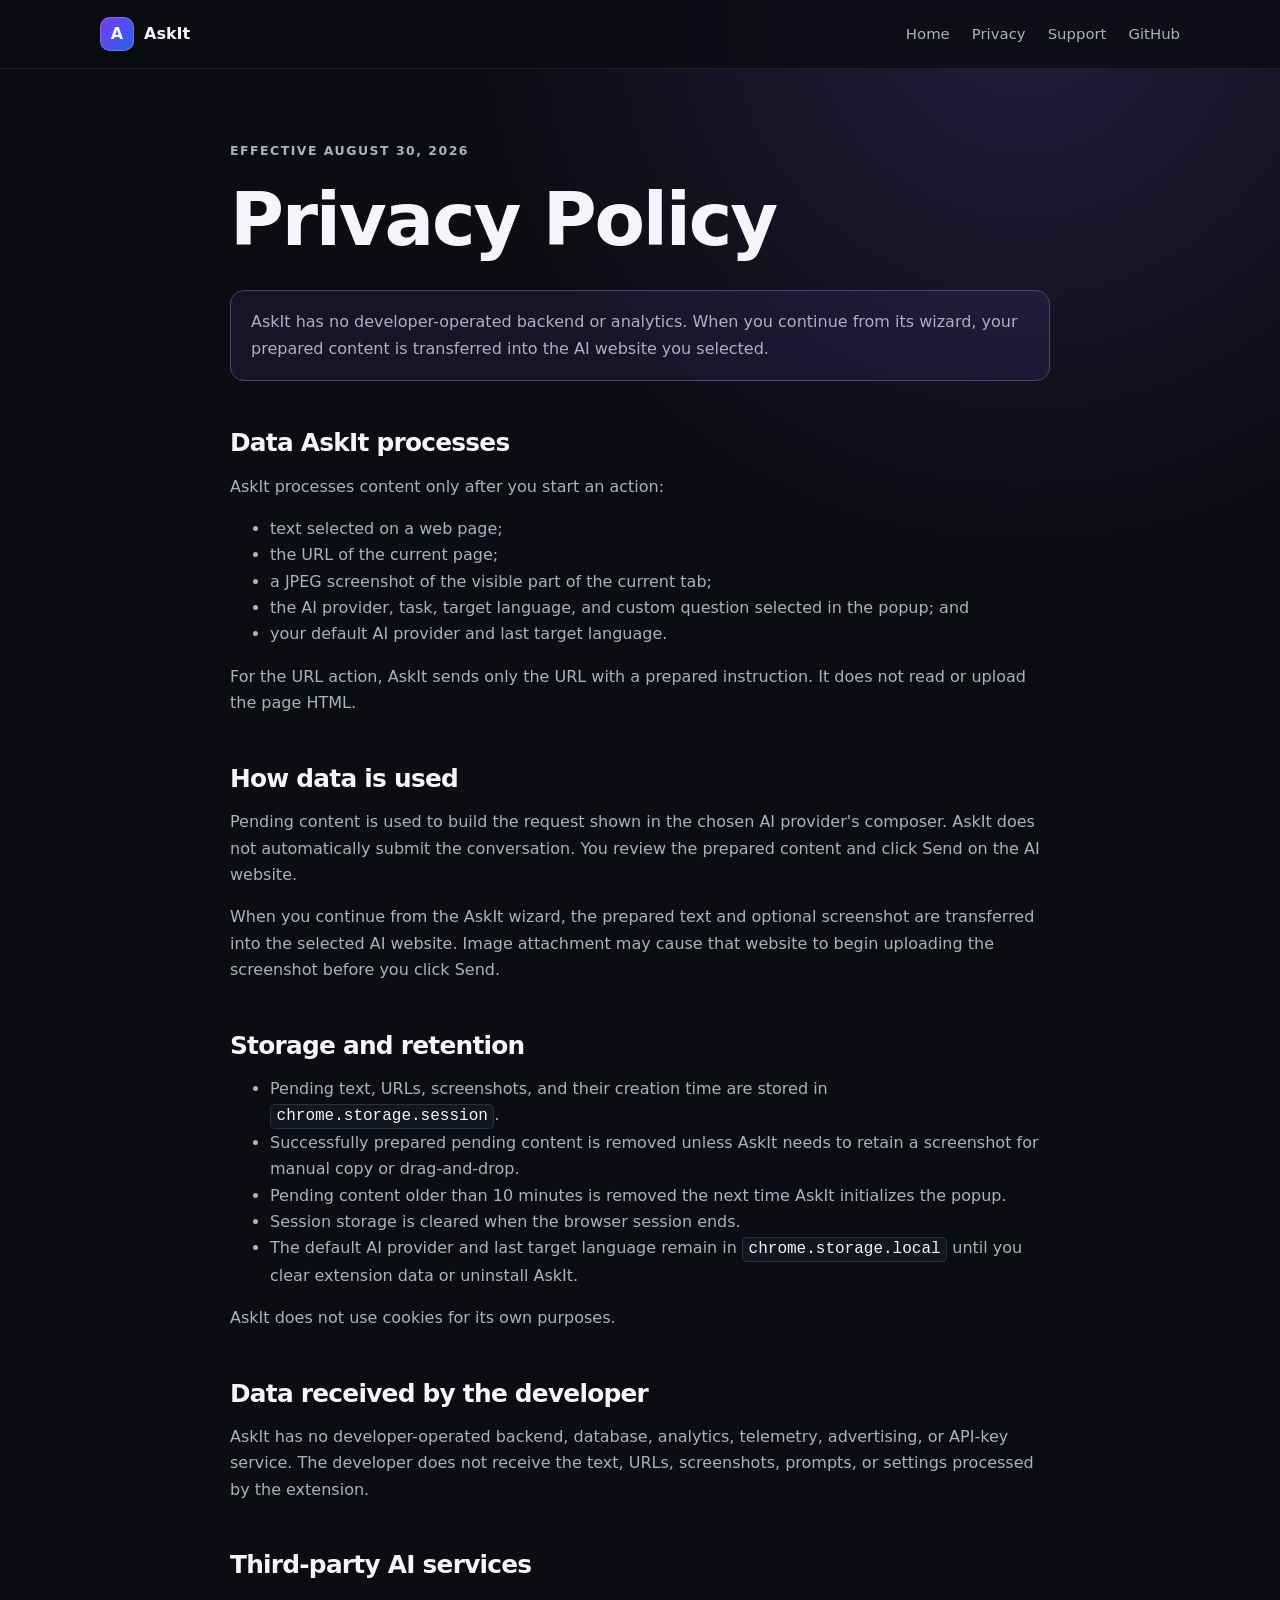
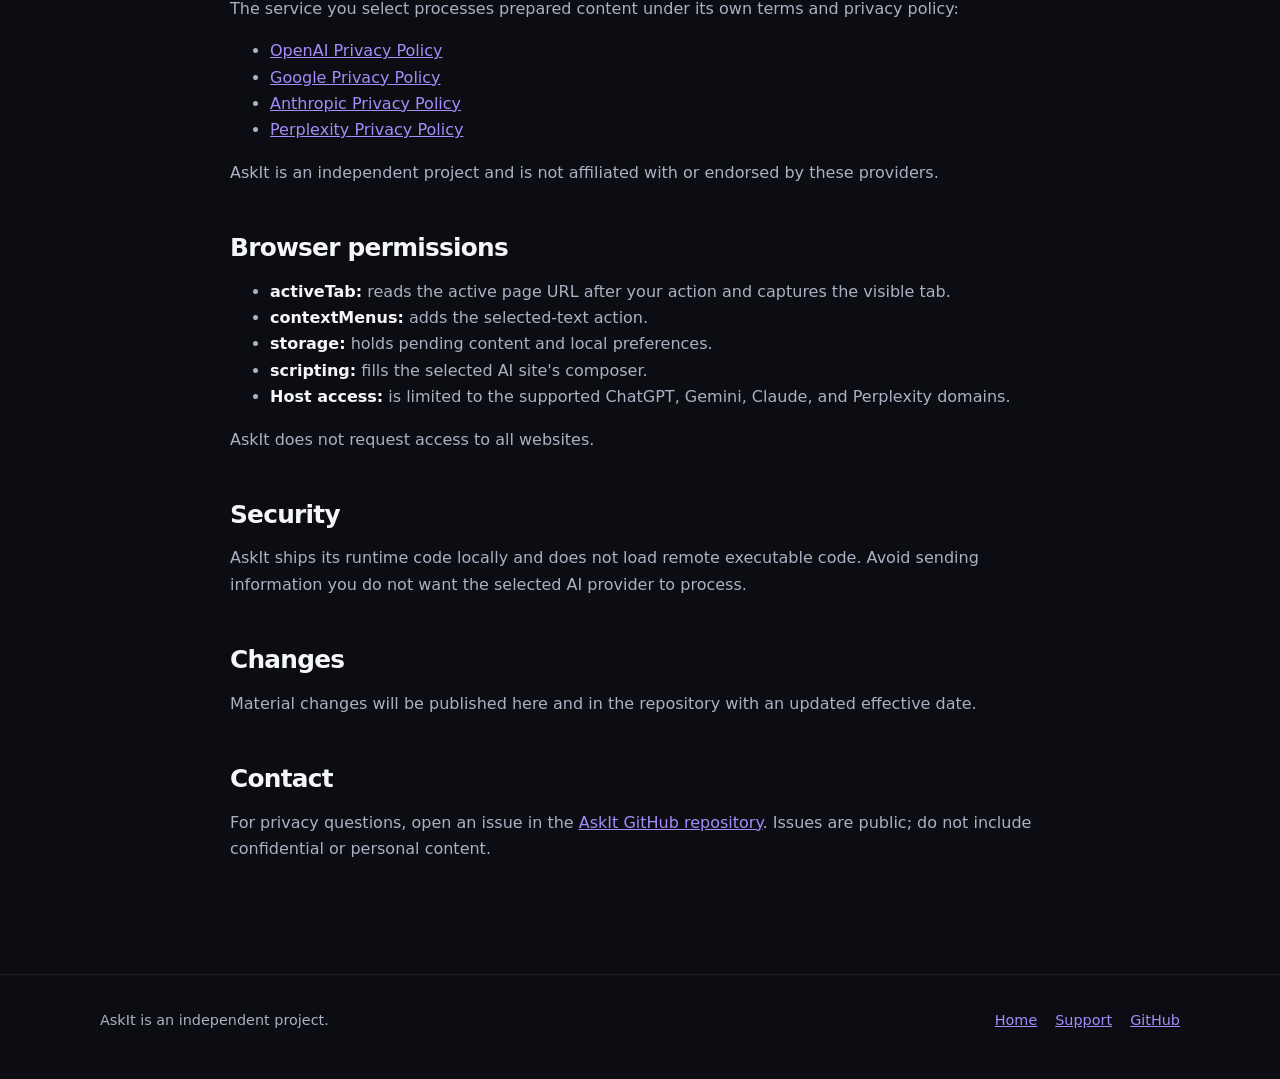
==== docs/privacy.html @ 1bb76b11 "Prepare AskIt for public release Add store-compliant privacy and support docs, a minimal Pages site," ====
<!doctype html>
<html lang="en">
  <head>
    <meta charset="UTF-8" />
    <meta name="viewport" content="width=device-width, initial-scale=1" />
    <meta name="description" content="AskIt Privacy Policy" />
    <meta name="theme-color" content="#0b0d12" />
    <title>Privacy Policy — AskIt</title>
    <link rel="stylesheet" href="styles.css" />
  </head>
  <body>
    <header class="site-header">
      <nav class="shell nav" aria-label="Main navigation">
        <a class="brand" href="./">
          <span class="brand-mark" aria-hidden="true">A</span>
          <span>AskIt</span>
        </a>
        <div class="nav-links">
          <a href="./">Home</a>
          <a href="privacy.html" aria-current="page">Privacy</a>
          <a href="support.html">Support</a>
          <a href="https://github.com/batuhanberk06/askit">GitHub</a>
        </div>
      </nav>
    </header>

    <main class="content">
      <p class="eyebrow">Effective August 30, 2026</p>
      <h1>Privacy Policy</h1>
      <p class="notice">
        AskIt has no developer-operated backend or analytics. When you continue from its wizard, your prepared content is transferred into the AI website you selected.
      </p>

      <h2>Data AskIt processes</h2>
      <p>AskIt processes content only after you start an action:</p>
      <ul>
        <li>text selected on a web page;</li>
        <li>the URL of the current page;</li>
        <li>a JPEG screenshot of the visible part of the current tab;</li>
        <li>the AI provider, task, target language, and custom question selected in the popup; and</li>
        <li>your default AI provider and last target language.</li>
      </ul>
      <p>For the URL action, AskIt sends only the URL with a prepared instruction. It does not read or upload the page HTML.</p>

      <h2>How data is used</h2>
      <p>
        Pending content is used to build the request shown in the chosen AI provider's composer. AskIt does not automatically submit the conversation. You review the prepared content and click Send on the AI website.
      </p>
      <p>
        When you continue from the AskIt wizard, the prepared text and optional screenshot are transferred into the selected AI website. Image attachment may cause that website to begin uploading the screenshot before you click Send.
      </p>

      <h2>Storage and retention</h2>
      <ul>
        <li>Pending text, URLs, screenshots, and their creation time are stored in <code>chrome.storage.session</code>.</li>
        <li>Successfully prepared pending content is removed unless AskIt needs to retain a screenshot for manual copy or drag-and-drop.</li>
        <li>Pending content older than 10 minutes is removed the next time AskIt initializes the popup.</li>
        <li>Session storage is cleared when the browser session ends.</li>
        <li>The default AI provider and last target language remain in <code>chrome.storage.local</code> until you clear extension data or uninstall AskIt.</li>
      </ul>
      <p>AskIt does not use cookies for its own purposes.</p>

      <h2>Data received by the developer</h2>
      <p>
        AskIt has no developer-operated backend, database, analytics, telemetry, advertising, or API-key service. The developer does not receive the text, URLs, screenshots, prompts, or settings processed by the extension.
      </p>

      <h2>Third-party AI services</h2>
      <p>The service you select processes prepared content under its own terms and privacy policy:</p>
      <ul>
        <li><a href="https://openai.com/policies/privacy-policy/">OpenAI Privacy Policy</a></li>
        <li><a href="https://policies.google.com/privacy">Google Privacy Policy</a></li>
        <li><a href="https://www.anthropic.com/legal/privacy">Anthropic Privacy Policy</a></li>
        <li><a href="https://www.perplexity.ai/hub/legal/privacy-policy">Perplexity Privacy Policy</a></li>
      </ul>
      <p>AskIt is an independent project and is not affiliated with or endorsed by these providers.</p>

      <h2>Browser permissions</h2>
      <ul>
        <li><strong>activeTab:</strong> reads the active page URL after your action and captures the visible tab.</li>
        <li><strong>contextMenus:</strong> adds the selected-text action.</li>
        <li><strong>storage:</strong> holds pending content and local preferences.</li>
        <li><strong>scripting:</strong> fills the selected AI site's composer.</li>
        <li><strong>Host access:</strong> is limited to the supported ChatGPT, Gemini, Claude, and Perplexity domains.</li>
      </ul>
      <p>AskIt does not request access to all websites.</p>

      <h2>Security</h2>
      <p>
        AskIt ships its runtime code locally and does not load remote executable code. Avoid sending information you do not want the selected AI provider to process.
      </p>

      <h2>Changes</h2>
      <p>Material changes will be published here and in the repository with an updated effective date.</p>

      <h2>Contact</h2>
      <p>
        For privacy questions, open an issue in the <a href="https://github.com/batuhanberk06/askit/issues">AskIt GitHub repository</a>. Issues are public; do not include confidential or personal content.
      </p>
    </main>

    <footer class="site-footer">
      <div class="shell footer-row">
        <span>AskIt is an independent project.</span>
        <div class="footer-links">
          <a href="./">Home</a>
          <a href="support.html">Support</a>
          <a href="https://github.com/batuhanberk06/askit">GitHub</a>
        </div>
      </div>
    </footer>
  </body>
</html>
---- docs/styles.css ----
:root {
  color-scheme: light dark;
  --bg: #0b0d12;
  --surface: #121620;
  --surface-strong: #191e2b;
  --text: #f4f6fb;
  --muted: #a9b1c2;
  --line: #293044;
  --accent: #8b5cf6;
  --accent-strong: #a78bfa;
  --max: 1080px;
}

* {
  box-sizing: border-box;
}

html {
  scroll-behavior: smooth;
}

body {
  margin: 0;
  min-width: 280px;
  background:
    radial-gradient(circle at 80% 0, rgba(139, 92, 246, 0.18), transparent 34rem),
    var(--bg);
  color: var(--text);
  font: 16px/1.65 Inter, ui-sans-serif, system-ui, -apple-system, BlinkMacSystemFont, "Segoe UI", sans-serif;
}

a {
  color: var(--accent-strong);
}

a:hover {
  color: var(--text);
}

.shell {
  width: min(calc(100% - 40px), var(--max));
  margin: 0 auto;
}

.site-header {
  border-bottom: 1px solid rgba(255, 255, 255, 0.08);
  background: rgba(11, 13, 18, 0.82);
  backdrop-filter: blur(16px);
  position: sticky;
  top: 0;
  z-index: 10;
}

.nav {
  min-height: 68px;
  display: flex;
  align-items: center;
  justify-content: space-between;
  gap: 24px;
}

.brand {
  display: inline-flex;
  align-items: center;
  gap: 10px;
  color: var(--text);
  font-weight: 760;
  text-decoration: none;
}

.brand-mark {
  width: 34px;
  height: 34px;
  display: grid;
  place-items: center;
  border-radius: 10px;
  background: linear-gradient(135deg, #7c3aed, #2563eb);
  box-shadow: inset 0 0 0 1px rgba(255, 255, 255, 0.2);
}

.nav-links {
  display: flex;
  align-items: center;
  gap: 22px;
}

.nav-links a {
  color: var(--muted);
  text-decoration: none;
  font-size: 0.93rem;
}

.nav-links a:hover {
  color: var(--text);
}

.hero {
  padding: 112px 0 86px;
}

.eyebrow {
  margin: 0 0 16px;
  color: #c4b5fd;
  font-size: 0.78rem;
  font-weight: 750;
  letter-spacing: 0.12em;
  text-transform: uppercase;
}

h1,
h2,
h3 {
  line-height: 1.15;
  letter-spacing: -0.03em;
}

h1 {
  max-width: 820px;
  margin: 0;
  font-size: clamp(3rem, 8vw, 6.2rem);
}

.hero-copy {
  max-width: 680px;
  margin: 28px 0 0;
  color: var(--muted);
  font-size: clamp(1.05rem, 2vw, 1.28rem);
}

.actions {
  margin-top: 34px;
  display: flex;
  flex-wrap: wrap;
  gap: 12px;
}

.button {
  display: inline-flex;
  align-items: center;
  justify-content: center;
  min-height: 46px;
  padding: 0 20px;
  border: 1px solid var(--line);
  border-radius: 12px;
  color: var(--text);
  background: var(--surface);
  font-weight: 700;
  text-decoration: none;
}

.button.primary {
  border-color: transparent;
  background: linear-gradient(135deg, #7c3aed, #4f46e5);
}

.button:hover {
  color: var(--text);
  border-color: #48516b;
  transform: translateY(-1px);
}

.section {
  padding: 76px 0;
  border-top: 1px solid rgba(255, 255, 255, 0.07);
}

.section h2 {
  margin: 0 0 18px;
  font-size: clamp(2rem, 4vw, 3rem);
}

.section-intro {
  max-width: 690px;
  margin: 0 0 30px;
  color: var(--muted);
}

.grid {
  display: grid;
  grid-template-columns: repeat(3, minmax(0, 1fr));
  gap: 16px;
}

.card {
  min-height: 190px;
  padding: 24px;
  border: 1px solid var(--line);
  border-radius: 18px;
  background: linear-gradient(160deg, var(--surface-strong), var(--surface));
}

.card-number {
  display: block;
  margin-bottom: 34px;
  color: #c4b5fd;
  font-size: 0.76rem;
  font-weight: 750;
  letter-spacing: 0.1em;
}

.card h3 {
  margin: 0 0 8px;
  font-size: 1.12rem;
}

.card p {
  margin: 0;
  color: var(--muted);
  font-size: 0.94rem;
}

.provider-list {
  display: flex;
  flex-wrap: wrap;
  gap: 10px;
  margin-top: 26px;
}

.provider-list span {
  padding: 8px 13px;
  border: 1px solid var(--line);
  border-radius: 999px;
  color: var(--muted);
  background: var(--surface);
}

.content {
  width: min(calc(100% - 40px), 820px);
  margin: 0 auto;
  padding: 72px 0 96px;
}

.content h1 {
  font-size: clamp(2.5rem, 7vw, 4.6rem);
}

.content h2 {
  margin: 48px 0 12px;
  font-size: 1.55rem;
}

.content h3 {
  margin: 32px 0 10px;
  font-size: 1.15rem;
}

.content p,
.content li {
  color: var(--muted);
}

.content strong {
  color: var(--text);
}

.content code {
  padding: 0.15em 0.35em;
  border: 1px solid var(--line);
  border-radius: 5px;
  color: var(--text);
  background: var(--surface);
}

.notice {
  margin: 28px 0;
  padding: 18px 20px;
  border: 1px solid #51426e;
  border-radius: 14px;
  background: rgba(139, 92, 246, 0.09);
  color: var(--muted);
}

.site-footer {
  padding: 34px 0 48px;
  border-top: 1px solid rgba(255, 255, 255, 0.08);
  color: var(--muted);
  font-size: 0.9rem;
}

.footer-row {
  display: flex;
  justify-content: space-between;
  gap: 24px;
}

.footer-links {
  display: flex;
  flex-wrap: wrap;
  gap: 18px;
}

@media (max-width: 760px) {
  .nav {
    min-height: auto;
    padding: 16px 0;
    align-items: flex-start;
  }

  .nav-links {
    gap: 12px;
    flex-wrap: wrap;
    justify-content: flex-end;
  }

  .hero {
    padding: 76px 0 60px;
  }

  .grid {
    grid-template-columns: 1fr;
  }

  .footer-row {
    flex-direction: column;
  }
}

@media (max-width: 470px) {
  .nav {
    flex-direction: column;
  }

  .nav-links {
    justify-content: flex-start;
  }

  .actions .button {
    width: 100%;
  }
}
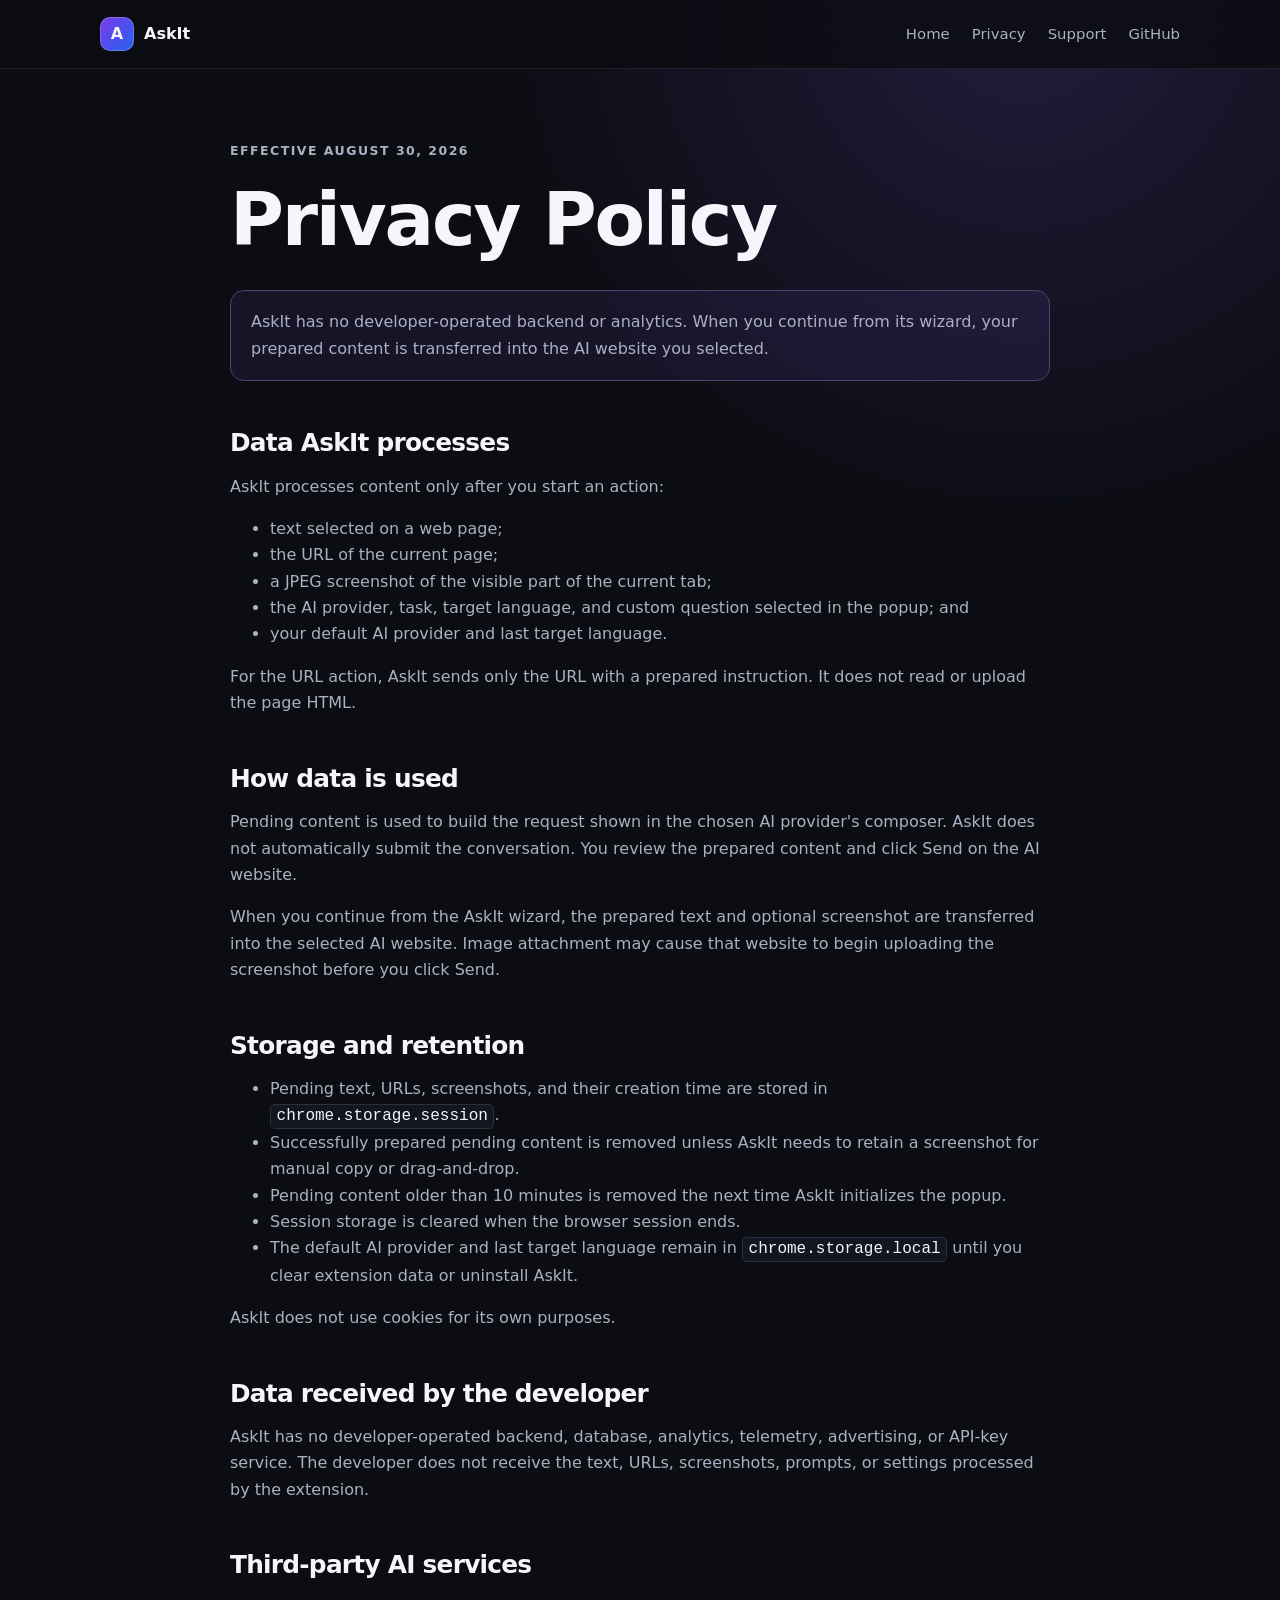
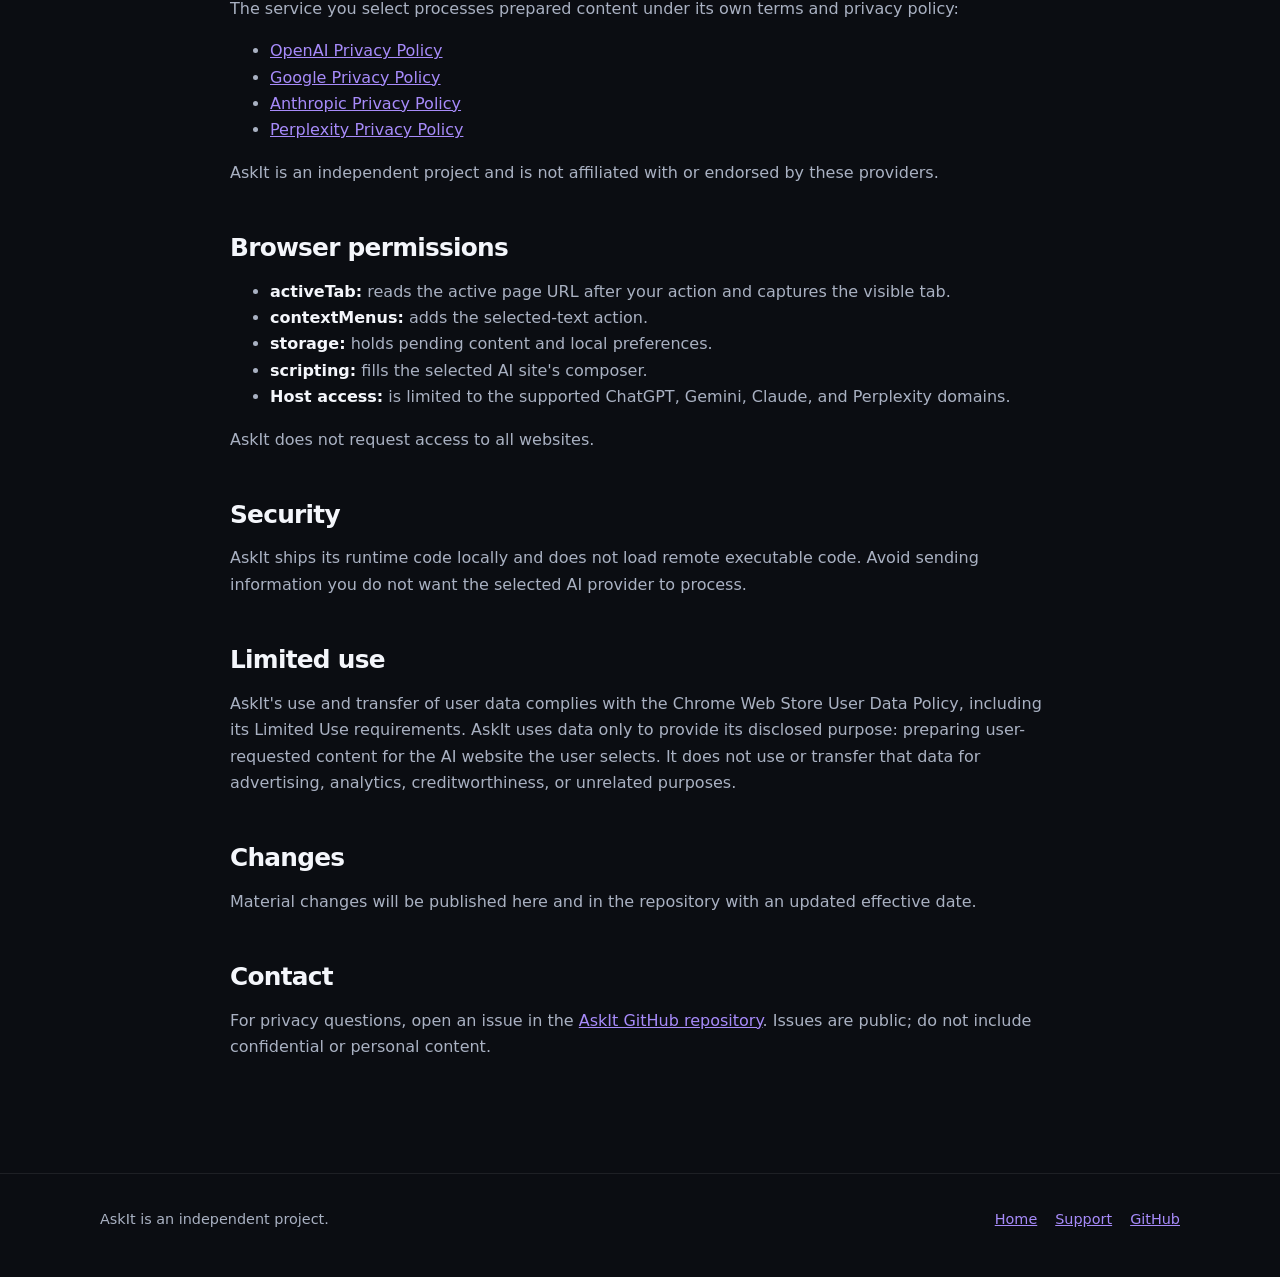
==== commit fed1b0d4: "Clarify user data handling before delivery Add the in-product transfer disclosure and Limited Use st" ====
--- a/docs/privacy.html
+++ b/docs/privacy.html
@@ -90,6 +90,11 @@
         AskIt ships its runtime code locally and does not load remote executable code. Avoid sending information you do not want the selected AI provider to process.
       </p>
 
+      <h2>Limited use</h2>
+      <p>
+        AskIt's use and transfer of user data complies with the Chrome Web Store User Data Policy, including its Limited Use requirements. AskIt uses data only to provide its disclosed purpose: preparing user-requested content for the AI website the user selects. It does not use or transfer that data for advertising, analytics, creditworthiness, or unrelated purposes.
+      </p>
+
       <h2>Changes</h2>
       <p>Material changes will be published here and in the repository with an updated effective date.</p>
 
